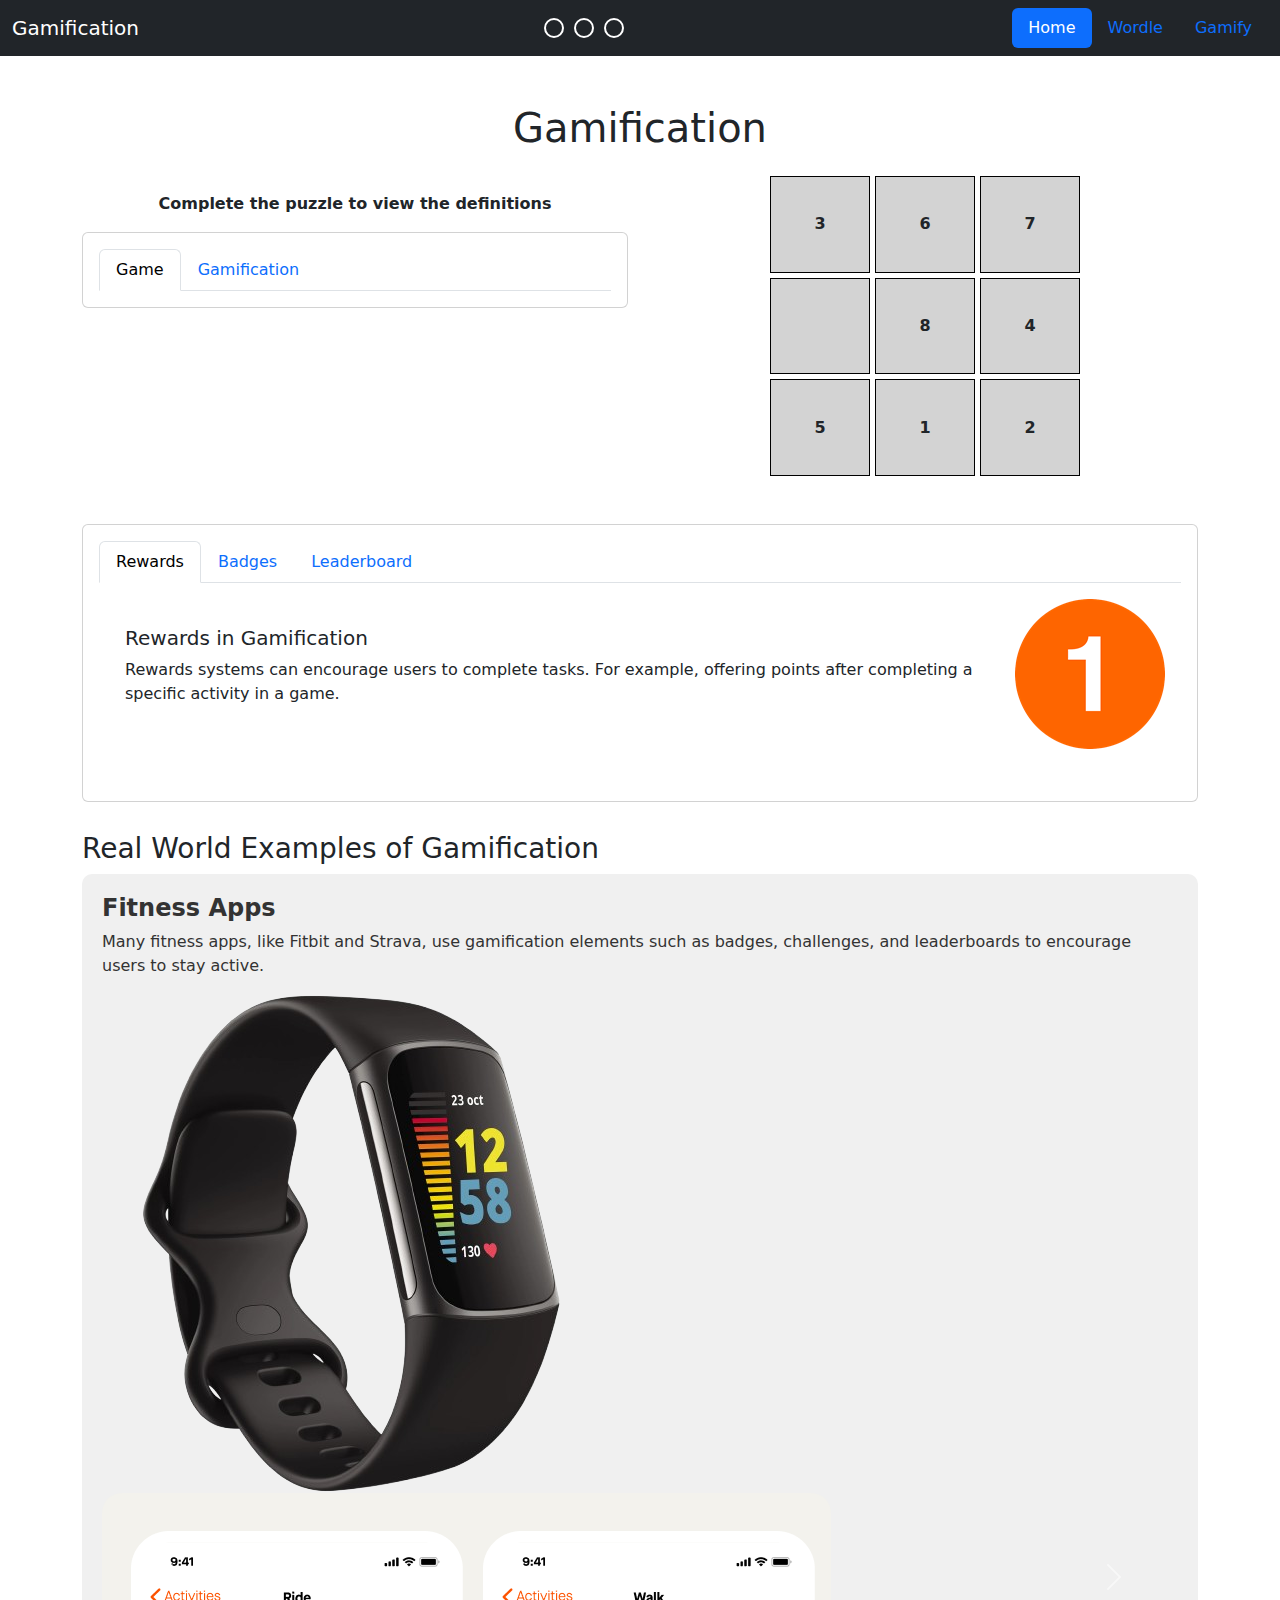
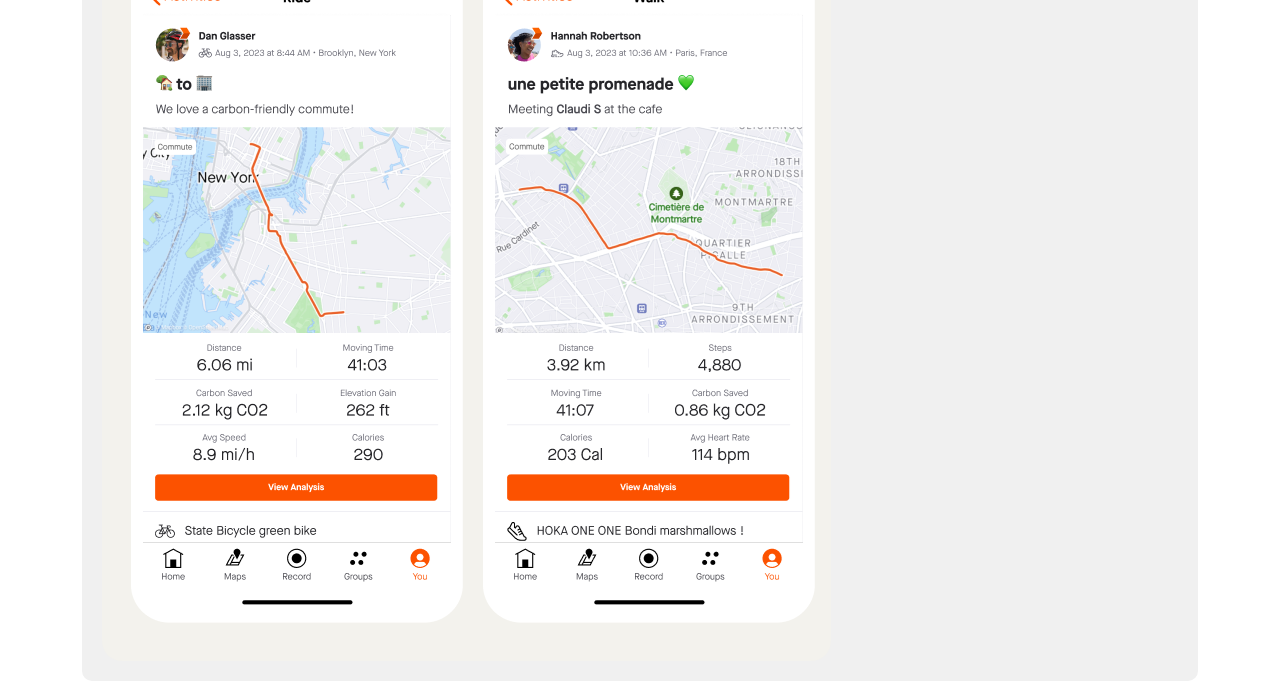
==== index.html @ 6e2513e3 "fixed responsiveness issues" ====
<!DOCTYPE html>
<html lang="en">
<head>
    <meta charset="UTF-8">
    <meta name="viewport" content="width=device-width, initial-scale=1.0">
    <title>Gamification</title>
    <link href="https://cdn.jsdelivr.net/npm/bootstrap@5.3.0/dist/css/bootstrap.min.css" rel="stylesheet">
    <style>
        /* Circle Styles */
        .circle {
            width: 20px;
            height: 20px;
            margin: 0 5px;
            border: 2px solid #fff;
            border-radius: 50%;
            display: inline-block;
            background-color: transparent;
        }
        .circle.filled {
            background-color: #28a745;
        }
        .circle.golden {
            background-color: gold;
        }

        /* Definitions Section */
        .definitions {
            display: block;
        }
        .definitions.hidden .tab-content {
            display: none;
        }
        .definitions.hidden::before {
            content: "Complete the puzzle to view the definitions";
            display: block;
            text-align: center;
            padding: 1em;
            font-weight: bold;
        }

/* Puzzle Section */
.puzzle {
    display: grid;
    grid-template-columns: repeat(3, minmax(0, 100px));  /* Create 3 equal-width columns */
    grid-template-rows: repeat(3, minmax(0, 100px));     /* Create 3 equal-height rows */
    grid-gap: 5px;                          /* Space between the puzzle pieces */
    justify-content: center;                /* Center the grid horizontally */
    height: 300px;                          /* Set a fixed height (can adjust based on the size of your pieces) */
}

.puzzle-piece {
    max-width: 100px;
    background-color: lightgray;
    display: flex;
    align-items: center;
    justify-content: center;
    font-weight: bold;
    border: 1px solid #000;
    cursor: pointer;
    box-sizing: border-box;
}

        /* Sticky Navbar */
        .navbar {
            position: sticky;
            top: 0;
            z-index: 1000;
        }

/* Gamification Examples Section */
.gamification-example img {
    max-width: 100%;        /* Make sure the image doesn't exceed the container's width */
    height: auto;           /* Keep the aspect ratio of the image */
    border-radius: 20px;    /* Keep rounded corners */
}

.gamification-example {
    display: flex;          /* Use flexbox for layout */
    align-items: center;    /* Vertically align items in the center */
    margin-bottom: 20px;    /* Add space between examples */
    flex-wrap: wrap;        /* Allow items to wrap onto the next line if necessary */
    justify-content: space-between; /* Space out items */
}

.gamification-example div {
    flex: 1 1 50%;          /* Each text div will take up 50% of the container on larger screens */
    padding: 10px;          /* Add padding around the text */
}

.gamification-example img {
    max-width: 200px;       /* Limit the size of images */
    height: auto;
    margin-left: 20px;      /* Add margin to the left of the image */
}

        .real-world-examples {
            margin-top: 30px;
        }

        /* Background for carousel items */
        .carousel-item {
            background-color: #f0f0f0;
            padding: 20px;
            border-radius: 10px;
            color: #333;
        }

        .carousel-item h4 {
            font-size: 1.5rem;
            font-weight: bold;
        }

        /* Carousel Item Images */
        .carousel-item img {
            max-width: 100%;
            height: auto;
            border-radius: 20px;
        }

        .carousel-item p {
            font-size: 1rem;
        }
    </style>
</head>
<body>
    <nav class="navbar navbar-expand-lg navbar-dark bg-dark">
        <div class="container-fluid">
            <a class="navbar-brand" href="#">Gamification</a>
            <div class="d-flex">
                <span class="circle" id="circle-1"></span>
                <span class="circle" id="circle-2"></span>
                <span class="circle" id="circle-3"></span>
            </div>
            <!-- Navbar with Tabs -->
            <ul class="nav nav-pills">
                <li class="nav-item">
                    <a class="nav-link active" onclick="saveCircleStates()" href="https://ghineamihai.github.io/" target="_blank">Home</a>
                </li>
                <li class="nav-item">
                    <a class="nav-link" onclick="saveCircleStates()" href="Wordle.html">Wordle</a>
                </li>
                <li class="nav-item">
                    <a class="nav-link" onclick="saveCircleStates()" href="Gamify.html">Gamify</a>
                </li>
                <li class="nav-item">
                    <a class="nav-link" onclick="saveCircleStates()" id="finishTab" href="Finish.html" style="display: none;">Finish</a>
                </li>
            </ul>
        </div>
    </nav>

    <div class="container mt-5">
        <div class="text-center mb-4">
            <h1>Gamification</h1>
        </div>

        <div class="row">
            <div class="col-md-6 definitions hidden" id="definitions">
                <div class="card">
                    <div class="card-body">
                        <ul class="nav nav-tabs" id="definitionTabs" role="tablist">
                            <li class="nav-item" role="presentation">
                                <button class="nav-link active" id="game-tab" data-bs-toggle="tab" data-bs-target="#game" type="button" role="tab" aria-controls="game" aria-selected="true">Game</button>
                            </li>
                            <li class="nav-item" role="presentation">
                                <button class="nav-link" id="gamification-tab" data-bs-toggle="tab" data-bs-target="#gamification" type="button" role="tab" aria-controls="gamification" aria-selected="false">Gamification</button>
                            </li>
                        </ul>
                        <div class="tab-content" id="definitionTabsContent">
                            <div class="tab-pane fade show active p-3" id="game" role="tabpanel" aria-labelledby="game-tab">
                                <h5>Definition of Game</h5>
                                <p>A game is a structured form of play, often undertaken for entertainment or fun, and sometimes used as an educational tool. Games typically have rules, objectives, and elements of competition or cooperation.</p>
                            </div>
                            <div class="tab-pane fade p-3" id="gamification" role="tabpanel" aria-labelledby="gamification-tab">
                                <h5>Definition of Gamification</h5>
                                <p>Gamification is the application of game-design elements and principles in non-game contexts to engage, motivate, and influence behavior, often by using points, badges, and leaderboards.</p>
                            </div>
                        </div>
                    </div>
                </div>
            </div>

            <div class="col-md-6">
                <div class="puzzle" id="puzzle">
                    <div class="puzzle-piece" data-id="1">1</div>
                    <div class="puzzle-piece" data-id="2">2</div>
                    <div class="puzzle-piece" data-id="3">3</div>
                    <div class="puzzle-piece" data-id="4">4</div>
                    <div class="puzzle-piece" data-id="5">5</div>
                    <div class="puzzle-piece" data-id="6">6</div>
                    <div class="puzzle-piece" data-id="7">7</div>
                    <div class="puzzle-piece" data-id="8">8</div>
                    <div class="puzzle-piece" data-id=""></div>
                </div>
            </div>
        </div>

        <!-- Gamification Examples Section -->
        <div class="row mt-5">
            <div class="col-md-12">
                <div class="card">
                    <div class="card-body">
                        <ul class="nav nav-tabs" id="gamificationExamplesTabs" role="tablist">
                            <li class="nav-item" role="presentation">
                                <button class="nav-link active" id="reward-tab" data-bs-toggle="tab" data-bs-target="#reward" type="button" role="tab" aria-controls="reward" aria-selected="true">Rewards</button>
                            </li>
                            <li class="nav-item" role="presentation">
                                <button class="nav-link" id="badges-tab" data-bs-toggle="tab" data-bs-target="#badges" type="button" role="tab" aria-controls="badges" aria-selected="false">Badges</button>
                            </li>
                            <li class="nav-item" role="presentation">
                                <button class="nav-link" id="leaderboard-tab" data-bs-toggle="tab" data-bs-target="#leaderboard" type="button" role="tab" aria-controls="leaderboard" aria-selected="false">Leaderboard</button>
                            </li>
                        </ul>
                        <div class="tab-content" id="gamificationExamplesTabsContent">
                            <div class="tab-pane fade show active p-3" id="reward" role="tabpanel" aria-labelledby="reward-tab">
                                <div class="gamification-example">
                                    <div>
                                        <h5>Rewards in Gamification</h5>
                                        <p>Rewards systems can encourage users to complete tasks. For example, offering points after completing a specific activity in a game.</p>
                                    </div>
                                    <img src="Rewards.png" alt="Rewards">
                                </div>
                            </div>
                            <div class="tab-pane fade p-3" id="badges" role="tabpanel" aria-labelledby="badges-tab">
                                <div class="gamification-example">
                                    <div>
                                        <h5>Badges in Gamification</h5>
                                        <p>Badges are visual representations of accomplishments, often used in educational tools to motivate users to achieve certain goals.</p>
                                    </div>
                                    <img src="Badges.png" alt="Badges">
                                </div>
                            </div>
                            <div class="tab-pane fade p-3" id="leaderboard" role="tabpanel" aria-labelledby="leaderboard-tab">
                                <div class="gamification-example">
                                    <div>
                                        <h5>Leaderboard in Gamification</h5>
                                        <p>Leaderboards track the achievements of users and display their rankings, motivating them to improve their performance.</p>
                                    </div>
                                    <img src="Leaderboard.png" alt="Leaderboard">
                                </div>
                            </div>
                        </div>
                    </div>
                </div>
            </div>
        </div>

        <div class="real-world-examples">
            <h3>Real World Examples of Gamification</h3>
            <div id="realWorldExamplesCarousel" class="carousel slide" data-bs-ride="carousel">
                <div class="carousel-inner">
                    <div class="carousel-item active">
                        <div class="text-content">
                            <h4>Fitness Apps</h4>
                            <p>Many fitness apps, like Fitbit and Strava, use gamification elements such as badges, challenges, and leaderboards to encourage users to stay active.</p>
                        </div>
                        <img src="Fitbit.png" alt="Fitness Apps">
                        <img src="Strava.png" alt="Strava">
                    </div>
                    <div class="carousel-item">
                        <div class="text-content">
                            <h4>Educational Platforms</h4>
                            <p>Educational tools like Duolingo and Khan Academy use gamified systems, such as progress bars and rewards, to motivate students to continue learning and progressing.</p>
                        </div>
                        <img src="Khan Academy.png" alt="Khan Academy">
                        <img src="Duolingo.png" alt="Duolingo">
                    </div>
                    <div class="carousel-item">
                        <div class="text-content">
                            <h4>Employee Engagement</h4>
                            <p>Companies often use gamification for employee engagement, offering points and rewards for completing tasks or achieving goals, as seen in platforms like Bunchball or Hoopla.</p>
                        </div>
                        <img src="Hoopla.png" alt="Hoopla">
                        <img src="Bunchball.png" alt="Bunchball">
                    </div>
                </div>
                <button class="carousel-control-prev" type="button" data-bs-target="#realWorldExamplesCarousel" data-bs-slide="prev">
                    <span class="carousel-control-prev-icon" aria-hidden="true"></span>
                    <span class="visually-hidden">Previous</span>
                </button>
                <button class="carousel-control-next" type="button" data-bs-target="#realWorldExamplesCarousel" data-bs-slide="next">
                    <span class="carousel-control-next-icon" aria-hidden="true"></span>
                    <span class="visually-hidden">Next</span>
                </button>
            </div>
        </div>
    </div>

    <script src="https://cdn.jsdelivr.net/npm/bootstrap@5.3.0/dist/js/bootstrap.bundle.min.js"></script>
    <script>
        const puzzleContainer = document.getElementById('puzzle');
        const circle1 = document.getElementById('circle-1');
        const circle2 = document.getElementById('circle-2');
        const circle3 = document.getElementById('circle-3');
        const finishTab = document.getElementById('finishTab');
        const definitions = document.getElementById('definitions');
        const circleStates = JSON.parse(localStorage.getItem('circleStates')) || {};

        if (circleStates['circle-1']) circle1.classList.add(circleStates['circle-1']);
        if (circleStates['circle-2']) circle2.classList.add(circleStates['circle-2']);
        if (circleStates['circle-3']) circle3.classList.add(circleStates['circle-3']);

        // Observe changes to the circles' class lists
        function saveCircleStates() {
            const circleStates = {
                'circle-1': circle1.classList.contains('golden') ? 'golden' : '',
                'circle-2': circle2.classList.contains('golden') ? 'golden' : '',
                'circle-3': circle3.classList.contains('golden') ? 'golden' : ''
            };
            localStorage.setItem('circleStates', JSON.stringify(circleStates));
        }

        function observeCircle(circle) {
            const observer = new MutationObserver(() => saveCircleStates());
            observer.observe(circle, { attributes: true, attributeFilter: ['class'] });
        }
        observeCircle(circle1);
        observeCircle(circle2);
        observeCircle(circle3);

        function shufflePuzzle() {
            const pieces = Array.from(puzzleContainer.children);
            for (let i = pieces.length - 1; i > 0; i--) {
                const j = Math.floor(Math.random() * (i + 1));
                puzzleContainer.appendChild(pieces[j]);
            }
        }

        function solvePuzzle() {
            const pieces = Array.from(puzzleContainer.children);
            const correctOrder = ['1', '2', '3', '4', '5', '6', '7', '8', ''];

            for (let i = 0; i < pieces.length; i++) {
                pieces[i].setAttribute('data-id', correctOrder[i]);
                pieces[i].textContent = correctOrder[i] ? correctOrder[i] : '';
            }

            // Check if puzzle is completed
            const isCompleted = Array.from(puzzleContainer.children).every((piece, index) => {
                return piece.getAttribute('data-id') == index + 1 || piece.getAttribute('data-id') === '';
            });

            if (isCompleted) {
                circle1.classList.add('golden');
                definitions.classList.remove('hidden');
            }
        }

        function checkAllCirclesGolden() {
            return circle1.classList.contains('golden') && 
                   circle2.classList.contains('golden') && 
                   circle3.classList.contains('golden');
        }

        puzzleContainer.addEventListener('click', function(e) {
            if (e.target.classList.contains('puzzle-piece')) {
                const emptyPiece = document.querySelector('.puzzle-piece[data-id=""]');
                const clickedPiece = e.target;

                const emptyIndex = Array.from(puzzleContainer.children).indexOf(emptyPiece);
                const clickedIndex = Array.from(puzzleContainer.children).indexOf(clickedPiece);

                const validMoves = [
                    emptyIndex - 1, emptyIndex + 1, 
                    emptyIndex - 3, emptyIndex + 3
                ];

                if (validMoves.includes(clickedIndex)) {
                    emptyPiece.textContent = clickedPiece.textContent;
                    emptyPiece.setAttribute('data-id', clickedPiece.getAttribute('data-id'));
                    clickedPiece.textContent = '';
                    clickedPiece.setAttribute('data-id', '');
                }

                const isCompleted = Array.from(puzzleContainer.children).every((piece, index) => {
                    return piece.getAttribute('data-id') == index + 1 || piece.getAttribute('data-id') === '';
                });

                if (isCompleted) {
                    circle1.classList.add('golden');
                    definitions.classList.remove('hidden');
                    saveCircleStates();
                }
            }
        });

        saveCircleStates();

        // Shuffle the puzzle initially
        shufflePuzzle();

        // Add keydown event listener for "v" + "b"
        window.addEventListener('keydown', function(e) {
            if (e.key === 'v') {
                window.addEventListener('keydown', function(e) {
                    if (e.key === 'b') {
                        solvePuzzle(); // Solve the puzzle when both "v" and "b" are pressed
                        saveCircleStates();
                    }
                });
            }
        });

        // Continuously check if all circles are golden and show the Finish tab if true
        window.onload = function() {
            setInterval(function() {
                if (checkAllCirclesGolden()) {
                    finishTab.style.display = 'block'; // Show the Finish tab
                }
            }, 1000); // Check every 1000 milliseconds (1 second)
        };

    </script>
</body>
</html>
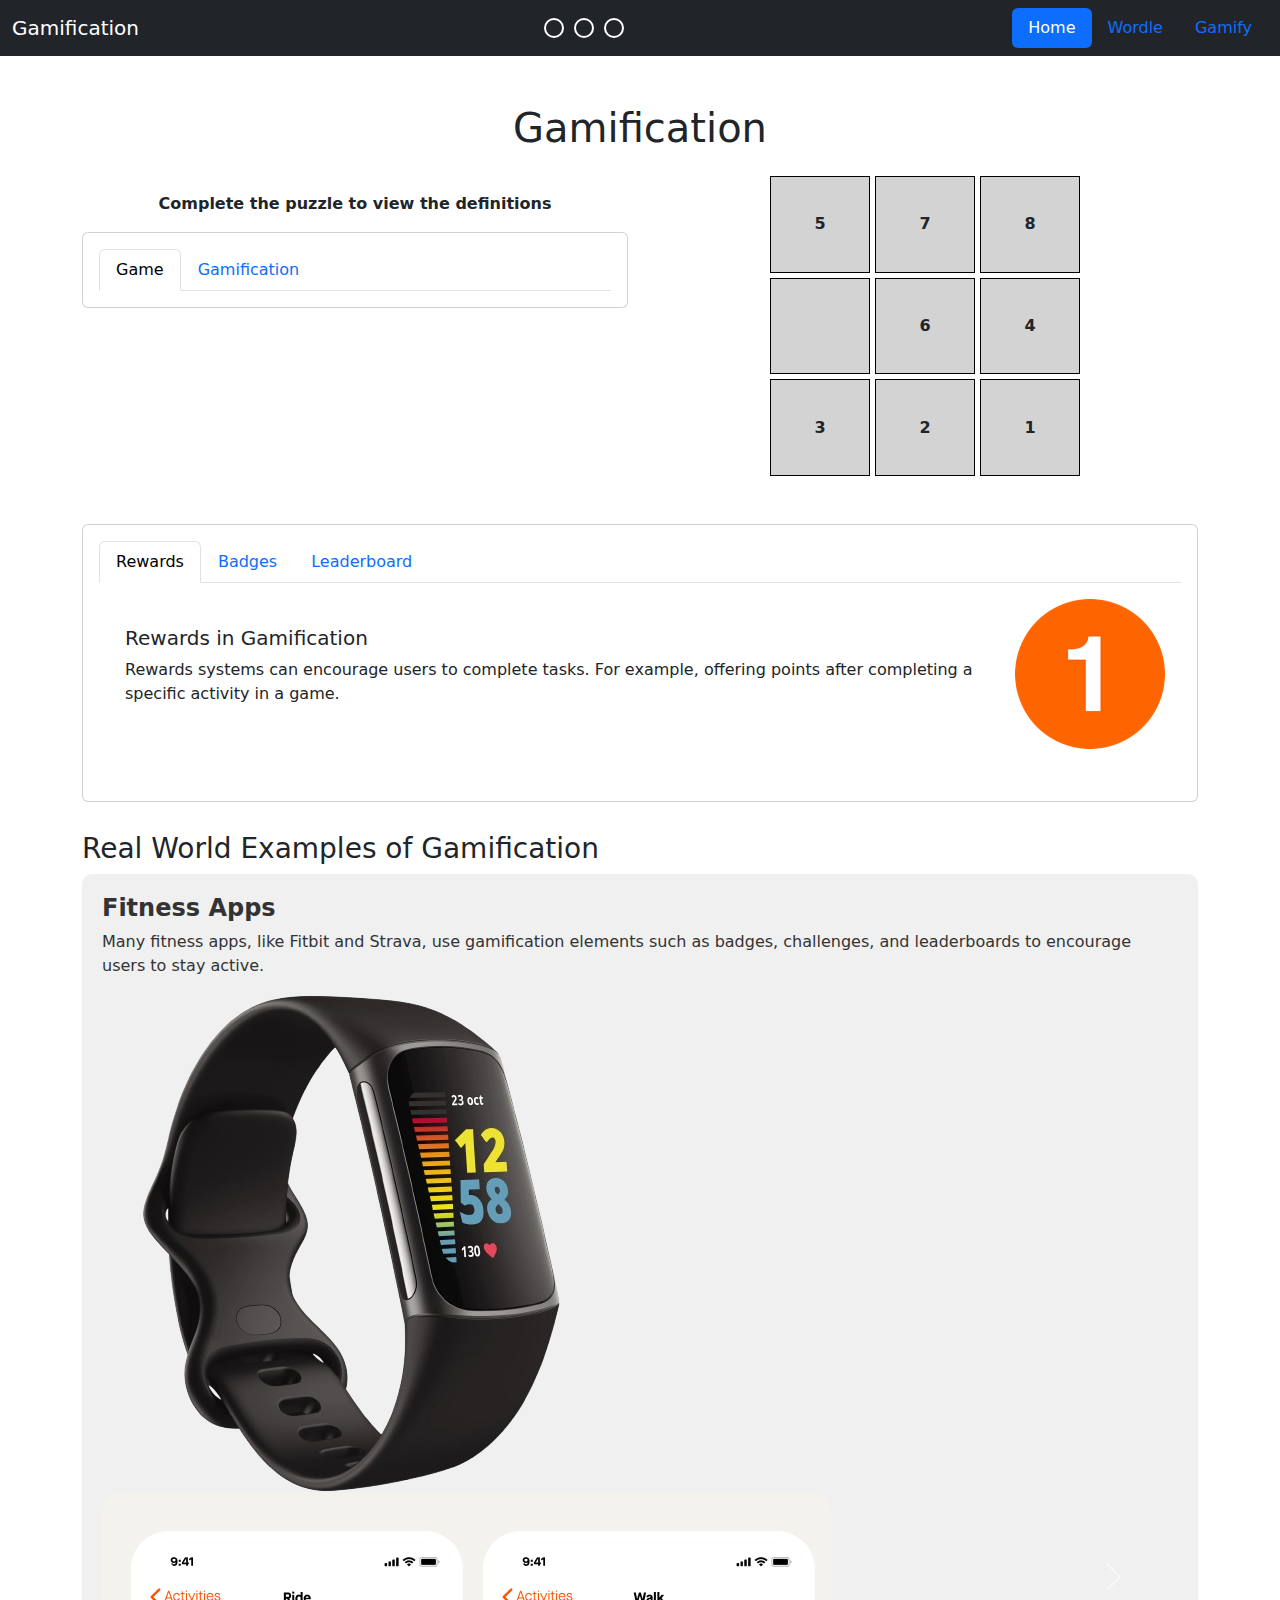
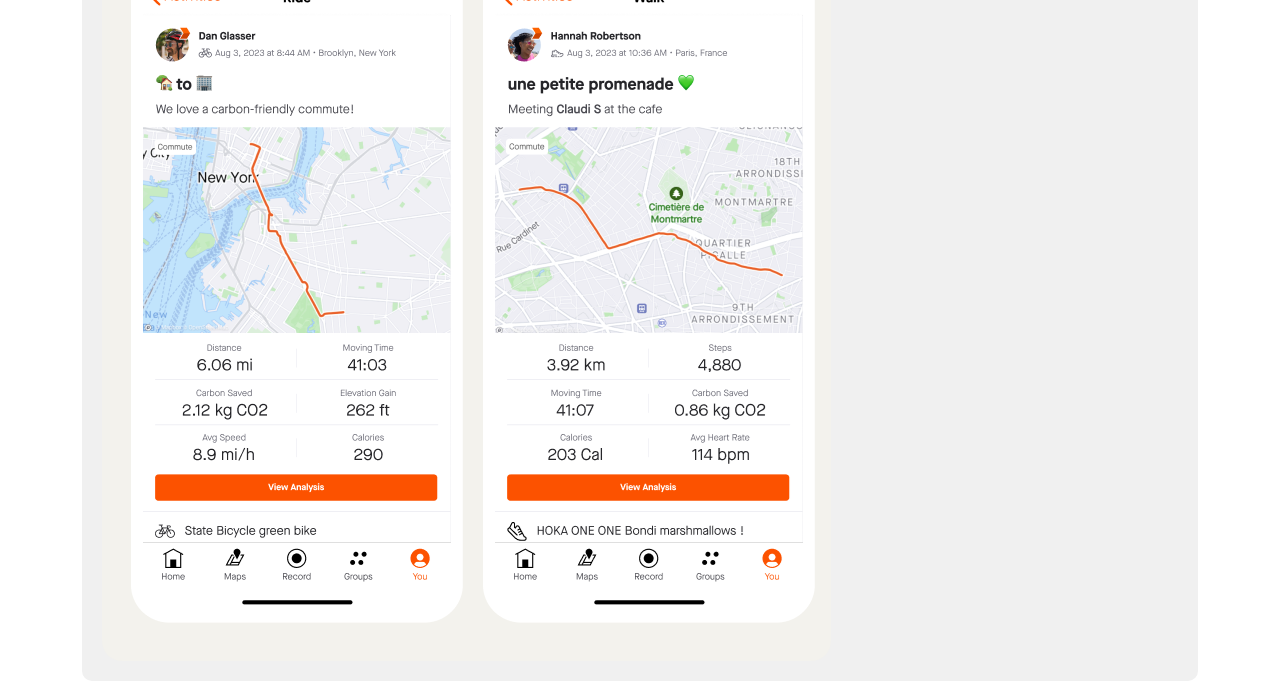
==== commit ca295bc3: "separated css" ====
--- a/index.html
+++ b/index.html
@@ -5,122 +5,7 @@
     <meta name="viewport" content="width=device-width, initial-scale=1.0">
     <title>Gamification</title>
     <link href="https://cdn.jsdelivr.net/npm/bootstrap@5.3.0/dist/css/bootstrap.min.css" rel="stylesheet">
-    <style>
-        /* Circle Styles */
-        .circle {
-            width: 20px;
-            height: 20px;
-            margin: 0 5px;
-            border: 2px solid #fff;
-            border-radius: 50%;
-            display: inline-block;
-            background-color: transparent;
-        }
-        .circle.filled {
-            background-color: #28a745;
-        }
-        .circle.golden {
-            background-color: gold;
-        }
-
-        /* Definitions Section */
-        .definitions {
-            display: block;
-        }
-        .definitions.hidden .tab-content {
-            display: none;
-        }
-        .definitions.hidden::before {
-            content: "Complete the puzzle to view the definitions";
-            display: block;
-            text-align: center;
-            padding: 1em;
-            font-weight: bold;
-        }
-
-/* Puzzle Section */
-.puzzle {
-    display: grid;
-    grid-template-columns: repeat(3, minmax(0, 100px));  /* Create 3 equal-width columns */
-    grid-template-rows: repeat(3, minmax(0, 100px));     /* Create 3 equal-height rows */
-    grid-gap: 5px;                          /* Space between the puzzle pieces */
-    justify-content: center;                /* Center the grid horizontally */
-    height: 300px;                          /* Set a fixed height (can adjust based on the size of your pieces) */
-}
-
-.puzzle-piece {
-    max-width: 100px;
-    background-color: lightgray;
-    display: flex;
-    align-items: center;
-    justify-content: center;
-    font-weight: bold;
-    border: 1px solid #000;
-    cursor: pointer;
-    box-sizing: border-box;
-}
-
-        /* Sticky Navbar */
-        .navbar {
-            position: sticky;
-            top: 0;
-            z-index: 1000;
-        }
-
-/* Gamification Examples Section */
-.gamification-example img {
-    max-width: 100%;        /* Make sure the image doesn't exceed the container's width */
-    height: auto;           /* Keep the aspect ratio of the image */
-    border-radius: 20px;    /* Keep rounded corners */
-}
-
-.gamification-example {
-    display: flex;          /* Use flexbox for layout */
-    align-items: center;    /* Vertically align items in the center */
-    margin-bottom: 20px;    /* Add space between examples */
-    flex-wrap: wrap;        /* Allow items to wrap onto the next line if necessary */
-    justify-content: space-between; /* Space out items */
-}
-
-.gamification-example div {
-    flex: 1 1 50%;          /* Each text div will take up 50% of the container on larger screens */
-    padding: 10px;          /* Add padding around the text */
-}
-
-.gamification-example img {
-    max-width: 200px;       /* Limit the size of images */
-    height: auto;
-    margin-left: 20px;      /* Add margin to the left of the image */
-}
-
-        .real-world-examples {
-            margin-top: 30px;
-        }
-
-        /* Background for carousel items */
-        .carousel-item {
-            background-color: #f0f0f0;
-            padding: 20px;
-            border-radius: 10px;
-            color: #333;
-        }
-
-        .carousel-item h4 {
-            font-size: 1.5rem;
-            font-weight: bold;
-        }
-
-        /* Carousel Item Images */
-        .carousel-item img {
-            max-width: 100%;
-            height: auto;
-            border-radius: 20px;
-        }
-
-        .carousel-item p {
-            font-size: 1rem;
-        }
-    </style>
+    <link rel="stylesheet" href="index-style.css">
 </head>
 <body>
     <nav class="navbar navbar-expand-lg navbar-dark bg-dark">
@@ -262,7 +147,7 @@
                             <h4>Educational Platforms</h4>
                             <p>Educational tools like Duolingo and Khan Academy use gamified systems, such as progress bars and rewards, to motivate students to continue learning and progressing.</p>
                         </div>
-                        <img src="Khan Academy.png" alt="Khan Academy">
+                        <img src="Khan-Academy.png" alt="Khan Academy">
                         <img src="Duolingo.png" alt="Duolingo">
                     </div>
                     <div class="carousel-item">
--- a/index-style.css
+++ b/index-style.css
@@ -0,0 +1,114 @@
+        /* Circle Styles */
+        .circle {
+            width: 20px;
+            height: 20px;
+            margin: 0 5px;
+            border: 2px solid #fff;
+            border-radius: 50%;
+            display: inline-block;
+            background-color: transparent;
+        }
+        .circle.filled {
+            background-color: #28a745;
+        }
+        .circle.golden {
+            background-color: gold;
+        }
+
+        /* Definitions Section */
+        .definitions {
+            display: block;
+        }
+        .definitions.hidden .tab-content {
+            display: none;
+        }
+        .definitions.hidden::before {
+            content: "Complete the puzzle to view the definitions";
+            display: block;
+            text-align: center;
+            padding: 1em;
+            font-weight: bold;
+        }
+
+/* Puzzle Section */
+.puzzle {
+    display: grid;
+    grid-template-columns: repeat(3, minmax(0, 100px));  /* Create 3 equal-width columns */
+    grid-template-rows: repeat(3, minmax(0, 100px));     /* Create 3 equal-height rows */
+    grid-gap: 5px;                          /* Space between the puzzle pieces */
+    justify-content: center;                /* Center the grid horizontally */
+    height: 300px;                          /* Set a fixed height (can adjust based on the size of your pieces) */
+}
+
+.puzzle-piece {
+    max-width: 100px;
+    background-color: lightgray;
+    display: flex;
+    align-items: center;
+    justify-content: center;
+    font-weight: bold;
+    border: 1px solid #000;
+    cursor: pointer;
+    box-sizing: border-box;
+}
+
+        /* Sticky Navbar */
+        .navbar {
+            position: sticky;
+            top: 0;
+            z-index: 1000;
+        }
+
+/* Gamification Examples Section */
+.gamification-example img {
+    max-width: 100%;        /* Make sure the image doesn't exceed the container's width */
+    height: auto;           /* Keep the aspect ratio of the image */
+    border-radius: 20px;    /* Keep rounded corners */
+}
+
+.gamification-example {
+    display: flex;          /* Use flexbox for layout */
+    align-items: center;    /* Vertically align items in the center */
+    margin-bottom: 20px;    /* Add space between examples */
+    flex-wrap: wrap;        /* Allow items to wrap onto the next line if necessary */
+    justify-content: space-between; /* Space out items */
+}
+
+.gamification-example div {
+    flex: 1 1 50%;          /* Each text div will take up 50% of the container on larger screens */
+    padding: 10px;          /* Add padding around the text */
+}
+
+.gamification-example img {
+    max-width: 200px;       /* Limit the size of images */
+    height: auto;
+    margin-left: 20px;      /* Add margin to the left of the image */
+}
+
+        .real-world-examples {
+            margin-top: 30px;
+        }
+
+        /* Background for carousel items */
+        .carousel-item {
+            background-color: #f0f0f0;
+            padding: 20px;
+            border-radius: 10px;
+            color: #333;
+        }
+
+        .carousel-item h4 {
+            font-size: 1.5rem;
+            font-weight: bold;
+        }
+
+        /* Carousel Item Images */
+        .carousel-item img {
+            max-width: 100%;
+            height: auto;
+            border-radius: 20px;
+        }
+
+        .carousel-item p {
+            font-size: 1rem;
+        }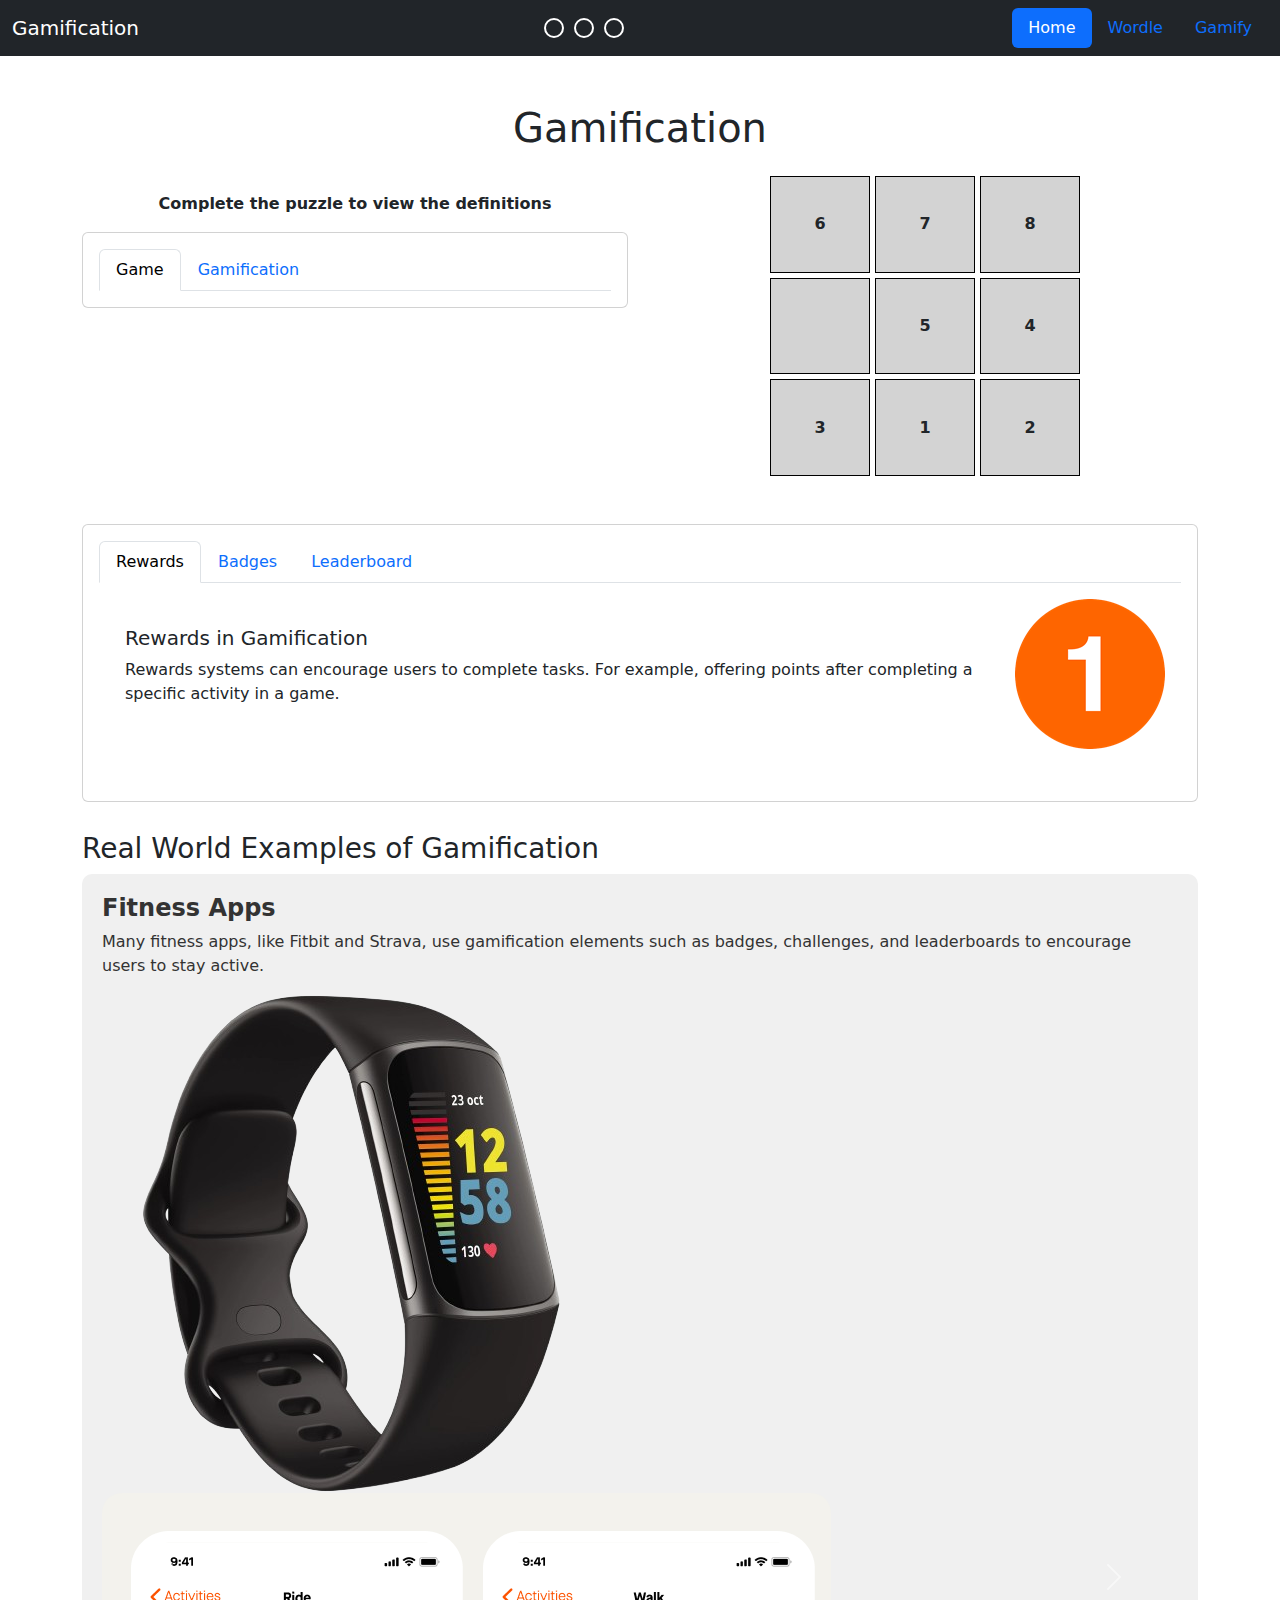
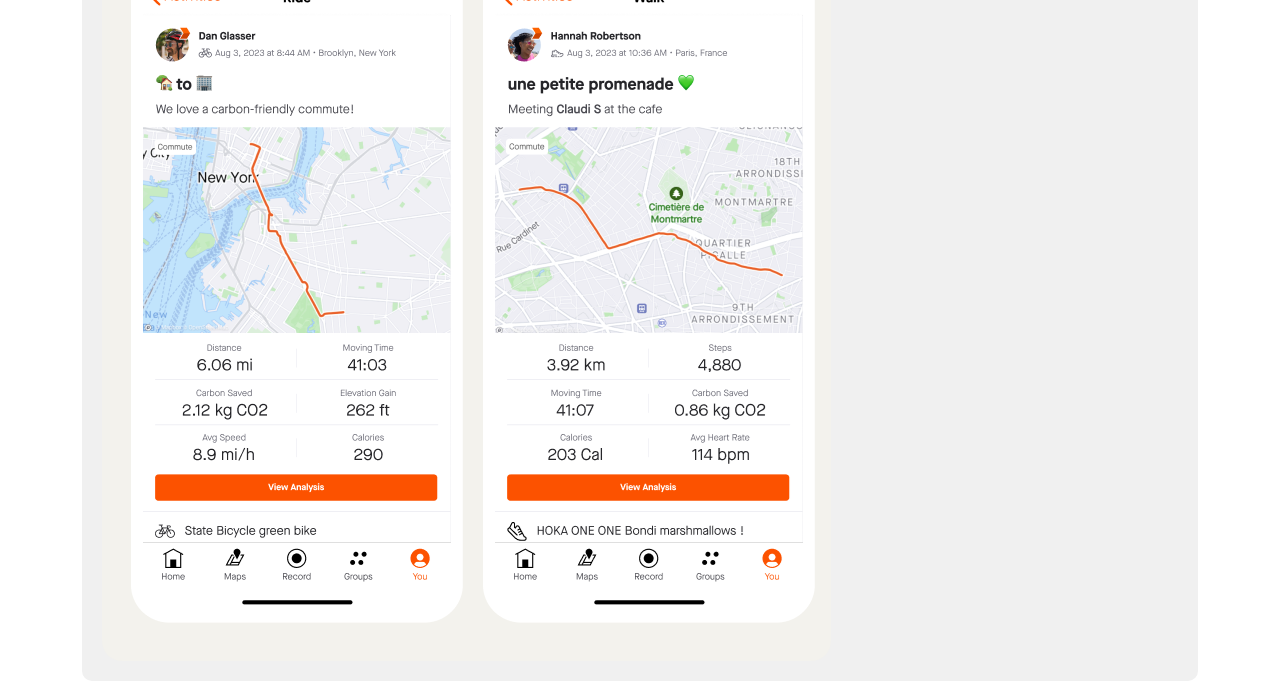
==== commit f11a61a0: "updated" ====
--- a/index.html
+++ b/index.html
@@ -161,11 +161,9 @@
                 </div>
                 <button class="carousel-control-prev" type="button" data-bs-target="#realWorldExamplesCarousel" data-bs-slide="prev">
                     <span class="carousel-control-prev-icon" aria-hidden="true"></span>
-                    <span class="visually-hidden">Previous</span>
                 </button>
                 <button class="carousel-control-next" type="button" data-bs-target="#realWorldExamplesCarousel" data-bs-slide="next">
                     <span class="carousel-control-next-icon" aria-hidden="true"></span>
-                    <span class="visually-hidden">Next</span>
                 </button>
             </div>
         </div>
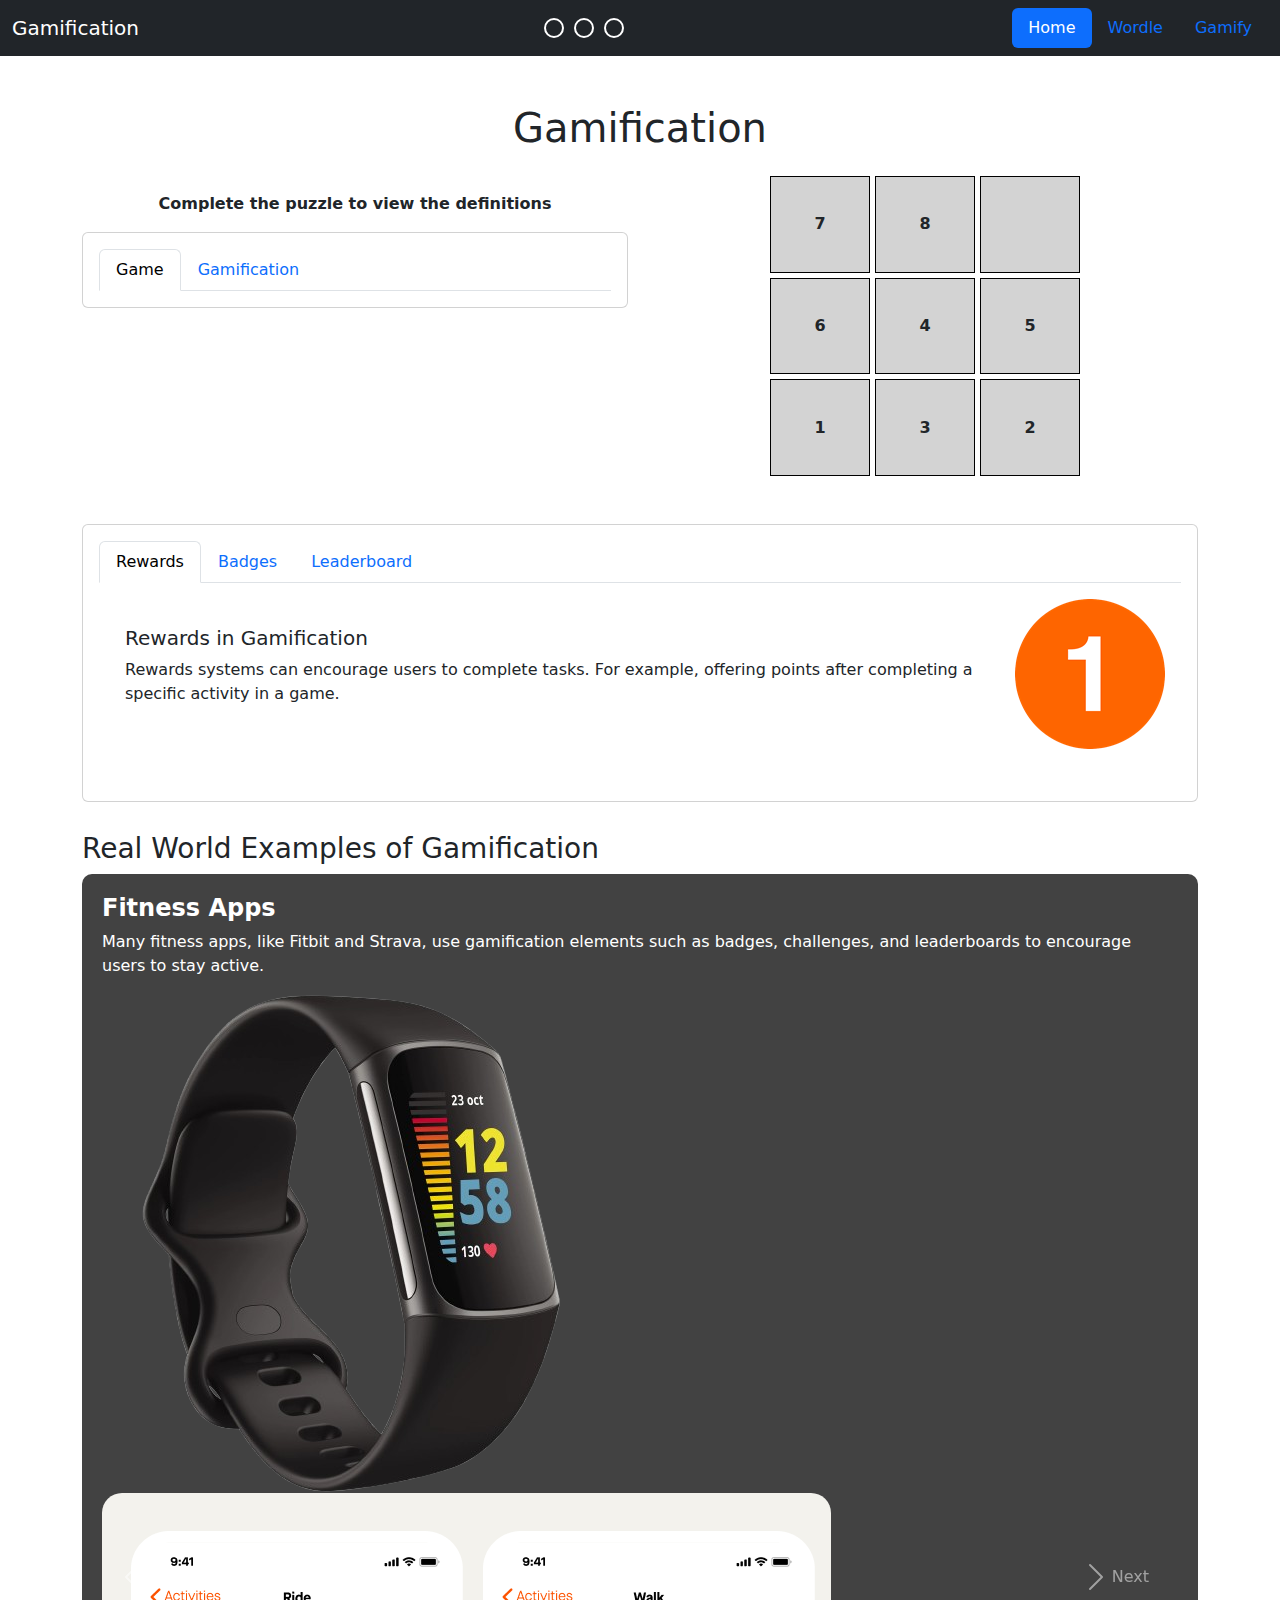
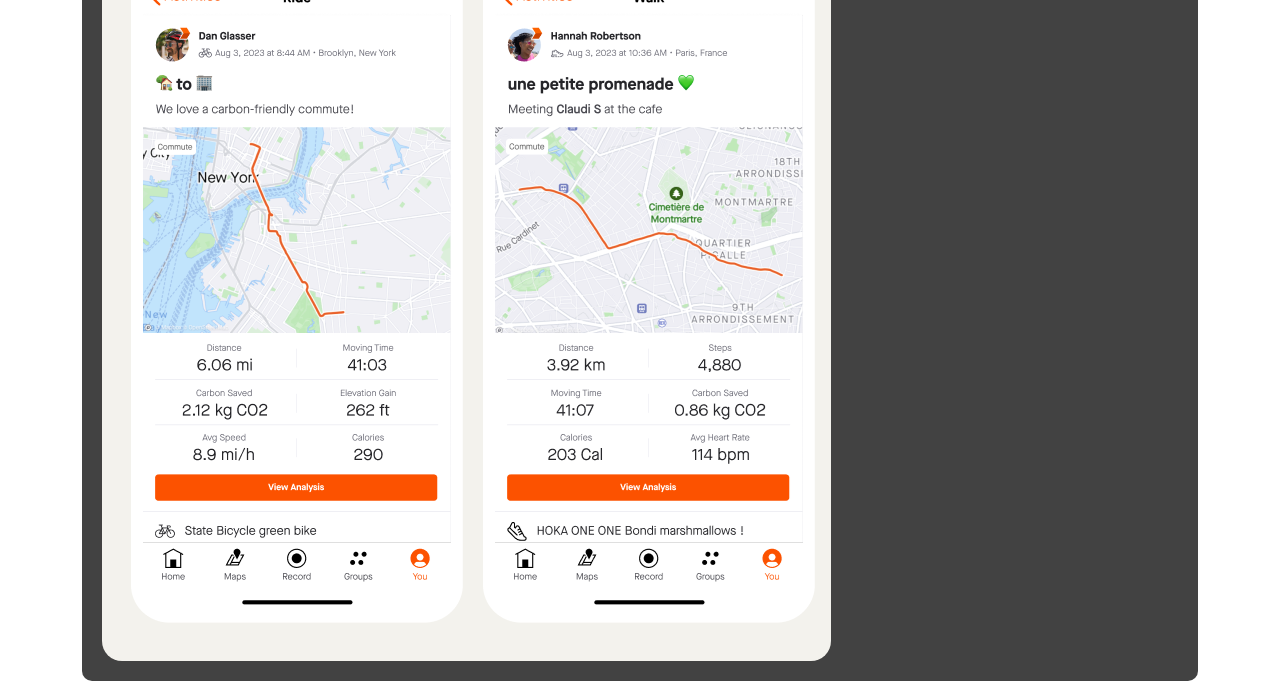
==== commit 07c48f54: "update" ====
--- a/index.html
+++ b/index.html
@@ -161,9 +161,11 @@
                 </div>
                 <button class="carousel-control-prev" type="button" data-bs-target="#realWorldExamplesCarousel" data-bs-slide="prev">
                     <span class="carousel-control-prev-icon" aria-hidden="true"></span>
+                    <span>Previous</span>
                 </button>
                 <button class="carousel-control-next" type="button" data-bs-target="#realWorldExamplesCarousel" data-bs-slide="next">
                     <span class="carousel-control-next-icon" aria-hidden="true"></span>
+                    <span>Next</span>
                 </button>
             </div>
         </div>
--- a/index-style.css
+++ b/index-style.css
@@ -91,10 +91,10 @@
 
         /* Background for carousel items */
         .carousel-item {
-            background-color: #f0f0f0;
+            background-color: #424242;
             padding: 20px;
             border-radius: 10px;
-            color: #333;
+            color: #FFFFFF;
         }
 
         .carousel-item h4 {
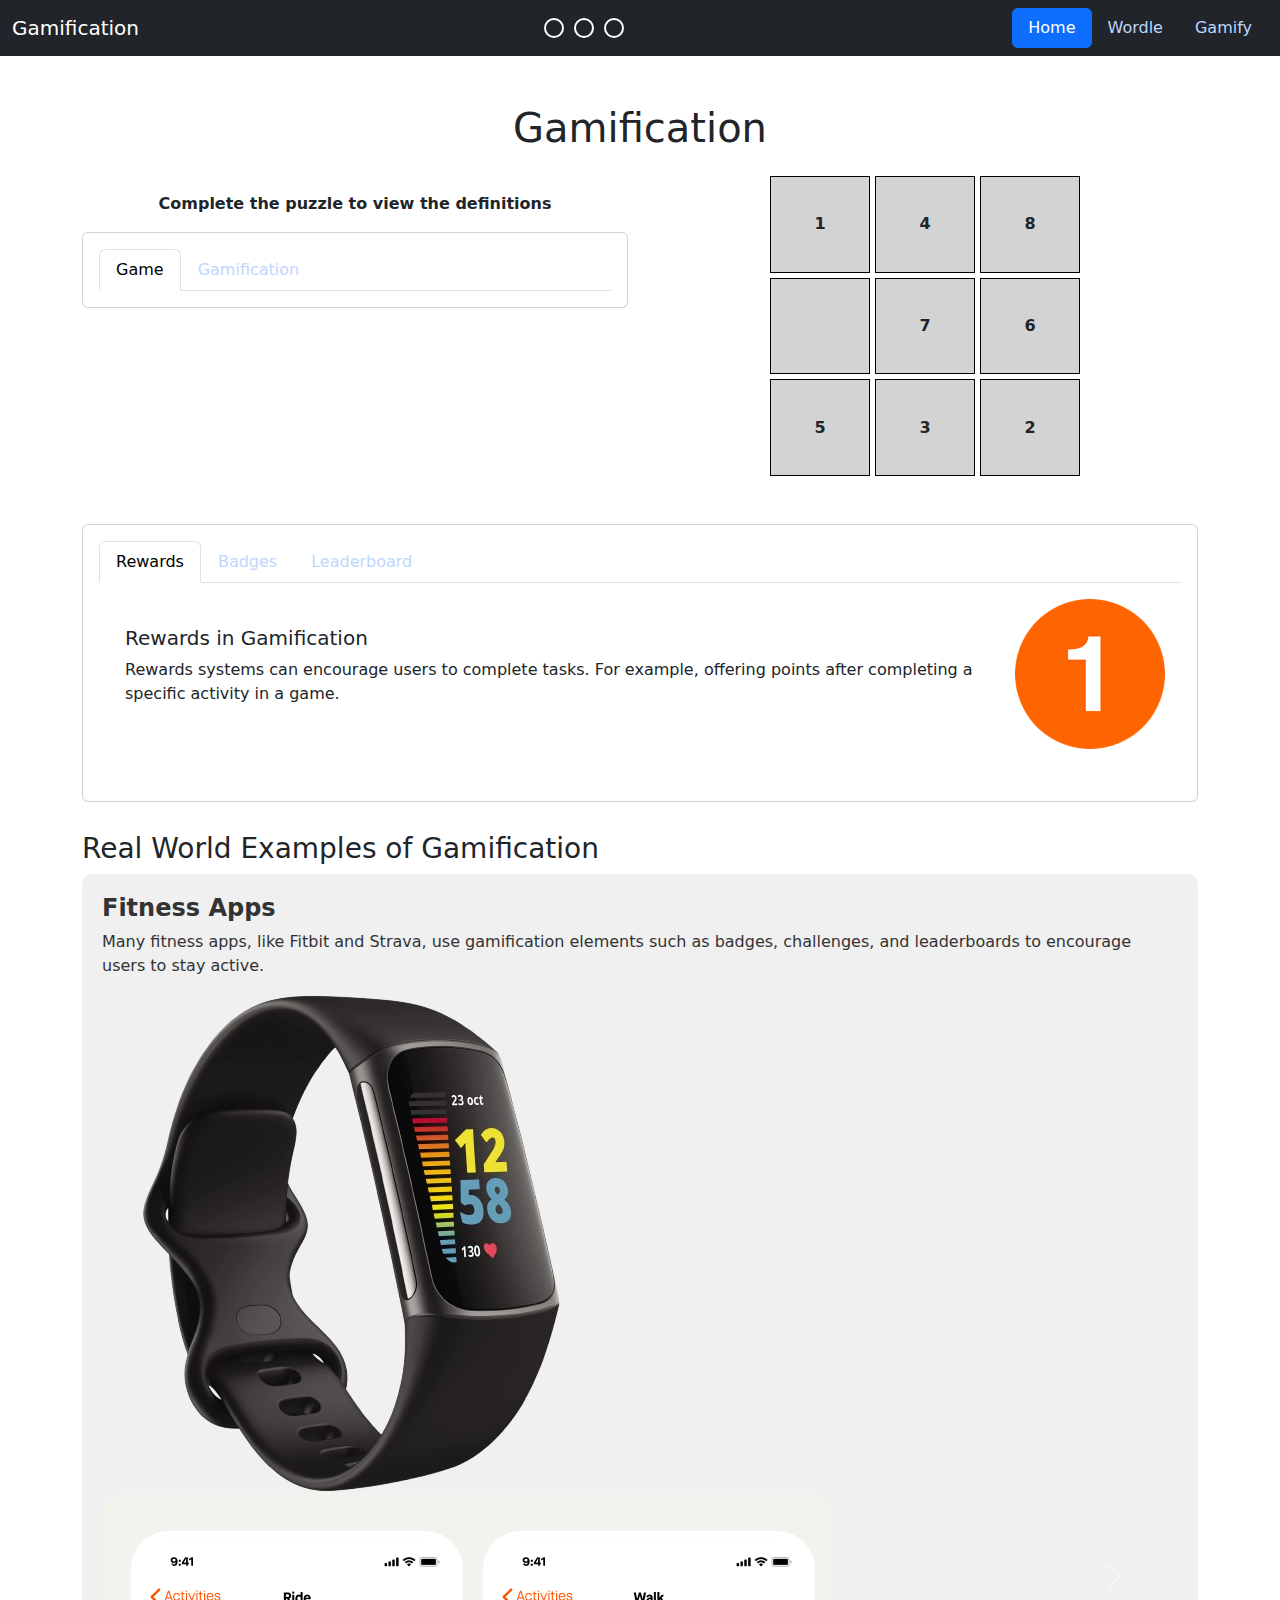
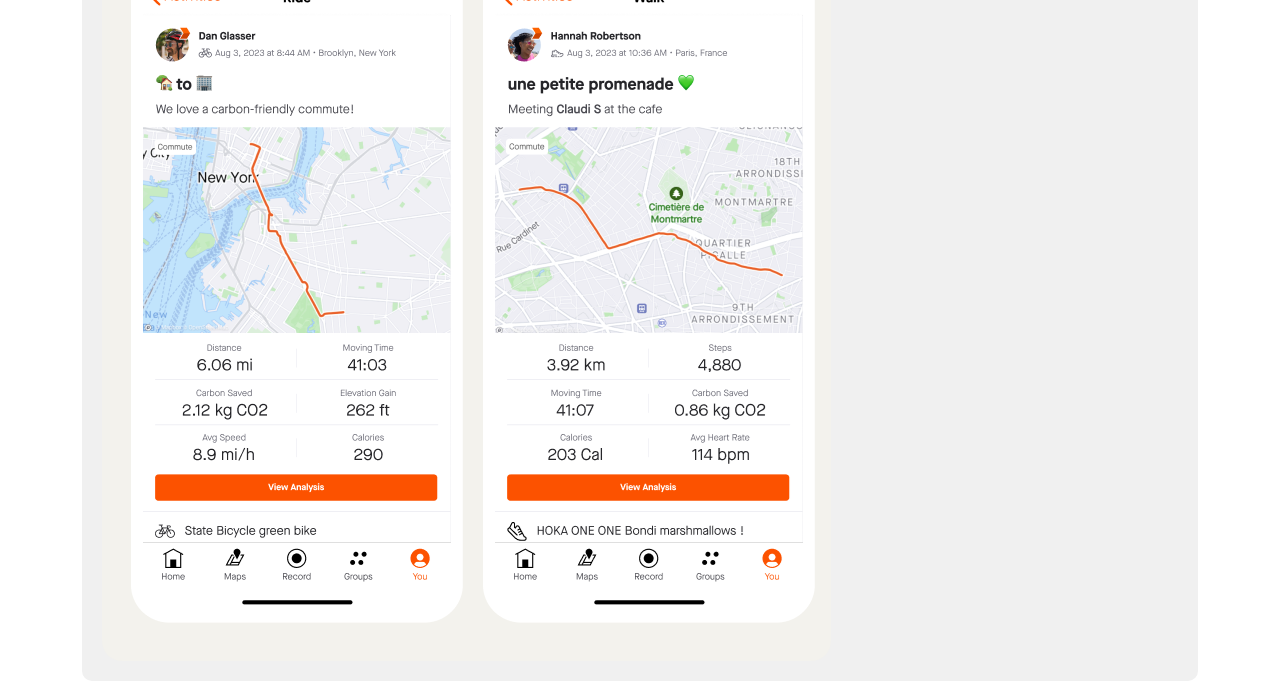
==== commit b278ae99: "test" ====
--- a/index.html
+++ b/index.html
@@ -161,11 +161,11 @@
                 </div>
                 <button class="carousel-control-prev" type="button" data-bs-target="#realWorldExamplesCarousel" data-bs-slide="prev">
                     <span class="carousel-control-prev-icon" aria-hidden="true"></span>
-                    <span>Previous</span>
+                    <span class="visually-hidden">Previous</span>
                 </button>
                 <button class="carousel-control-next" type="button" data-bs-target="#realWorldExamplesCarousel" data-bs-slide="next">
                     <span class="carousel-control-next-icon" aria-hidden="true"></span>
-                    <span>Next</span>
+                    <span class="visually-hidden">Next</span>
                 </button>
             </div>
         </div>
--- a/index-style.css
+++ b/index-style.css
@@ -55,9 +55,18 @@
         /* Sticky Navbar */
         .navbar {
             position: sticky;
+            background-color = 
             top: 0;
             z-index: 1000;
         }
+
+.visually-hidden {
+  color: #113D50;
+}
+
+.nav-link {
+  color: #BDD6FE;
+}
 
 /* Gamification Examples Section */
 .gamification-example img {
@@ -91,10 +100,10 @@
 
         /* Background for carousel items */
         .carousel-item {
-            background-color: #424242;
+            background-color: #f0f0f0;
             padding: 20px;
             border-radius: 10px;
-            color: #FFFFFF;
+            color: #333;
         }
 
         .carousel-item h4 {
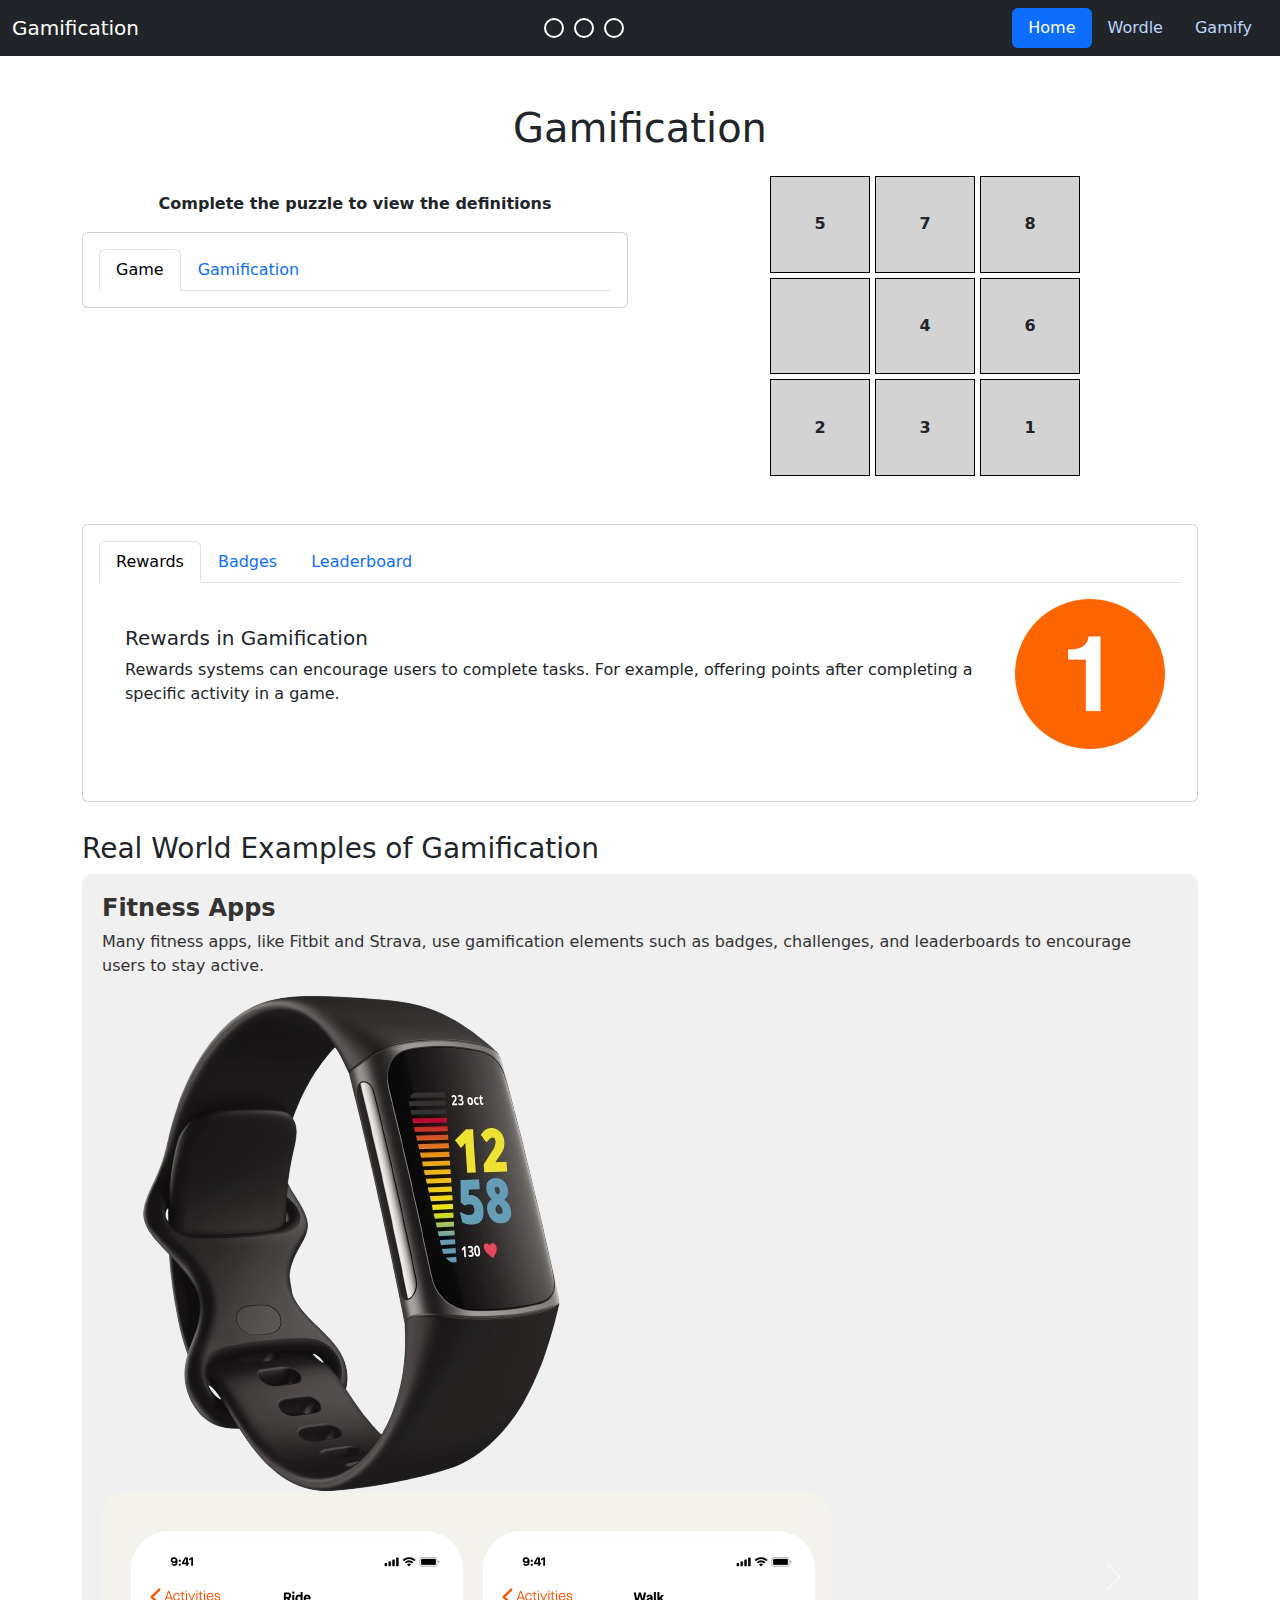
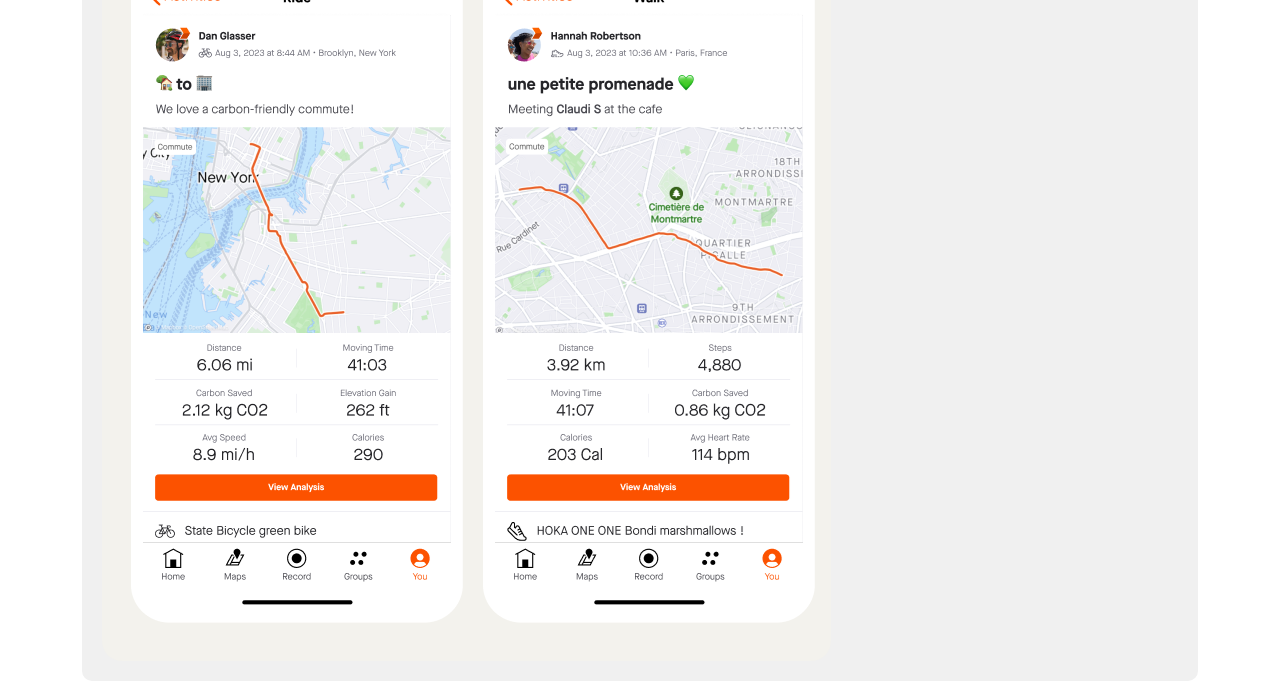
==== commit 699fb254: "fixed issues" ====
--- a/index.html
+++ b/index.html
@@ -22,13 +22,13 @@
                     <a class="nav-link active" onclick="saveCircleStates()" href="https://ghineamihai.github.io/" target="_blank">Home</a>
                 </li>
                 <li class="nav-item">
-                    <a class="nav-link" onclick="saveCircleStates()" href="Wordle.html">Wordle</a>
+                    <a class="nav-link nav-link-header" onclick="saveCircleStates()" href="Wordle.html">Wordle</a>
                 </li>
                 <li class="nav-item">
-                    <a class="nav-link" onclick="saveCircleStates()" href="Gamify.html">Gamify</a>
+                    <a class="nav-link nav-link-header" onclick="saveCircleStates()" href="Gamify.html">Gamify</a>
                 </li>
                 <li class="nav-item">
-                    <a class="nav-link" onclick="saveCircleStates()" id="finishTab" href="Finish.html" style="display: none;">Finish</a>
+                    <a class="nav-link nav-link-header" onclick="saveCircleStates()" id="finishTab" href="Finish.html" style="display: none;">Finish</a>
                 </li>
             </ul>
         </div>
--- a/index-style.css
+++ b/index-style.css
@@ -64,7 +64,7 @@
   color: #113D50;
 }
 
-.nav-link {
+.nav-link-header {
   color: #BDD6FE;
 }
 
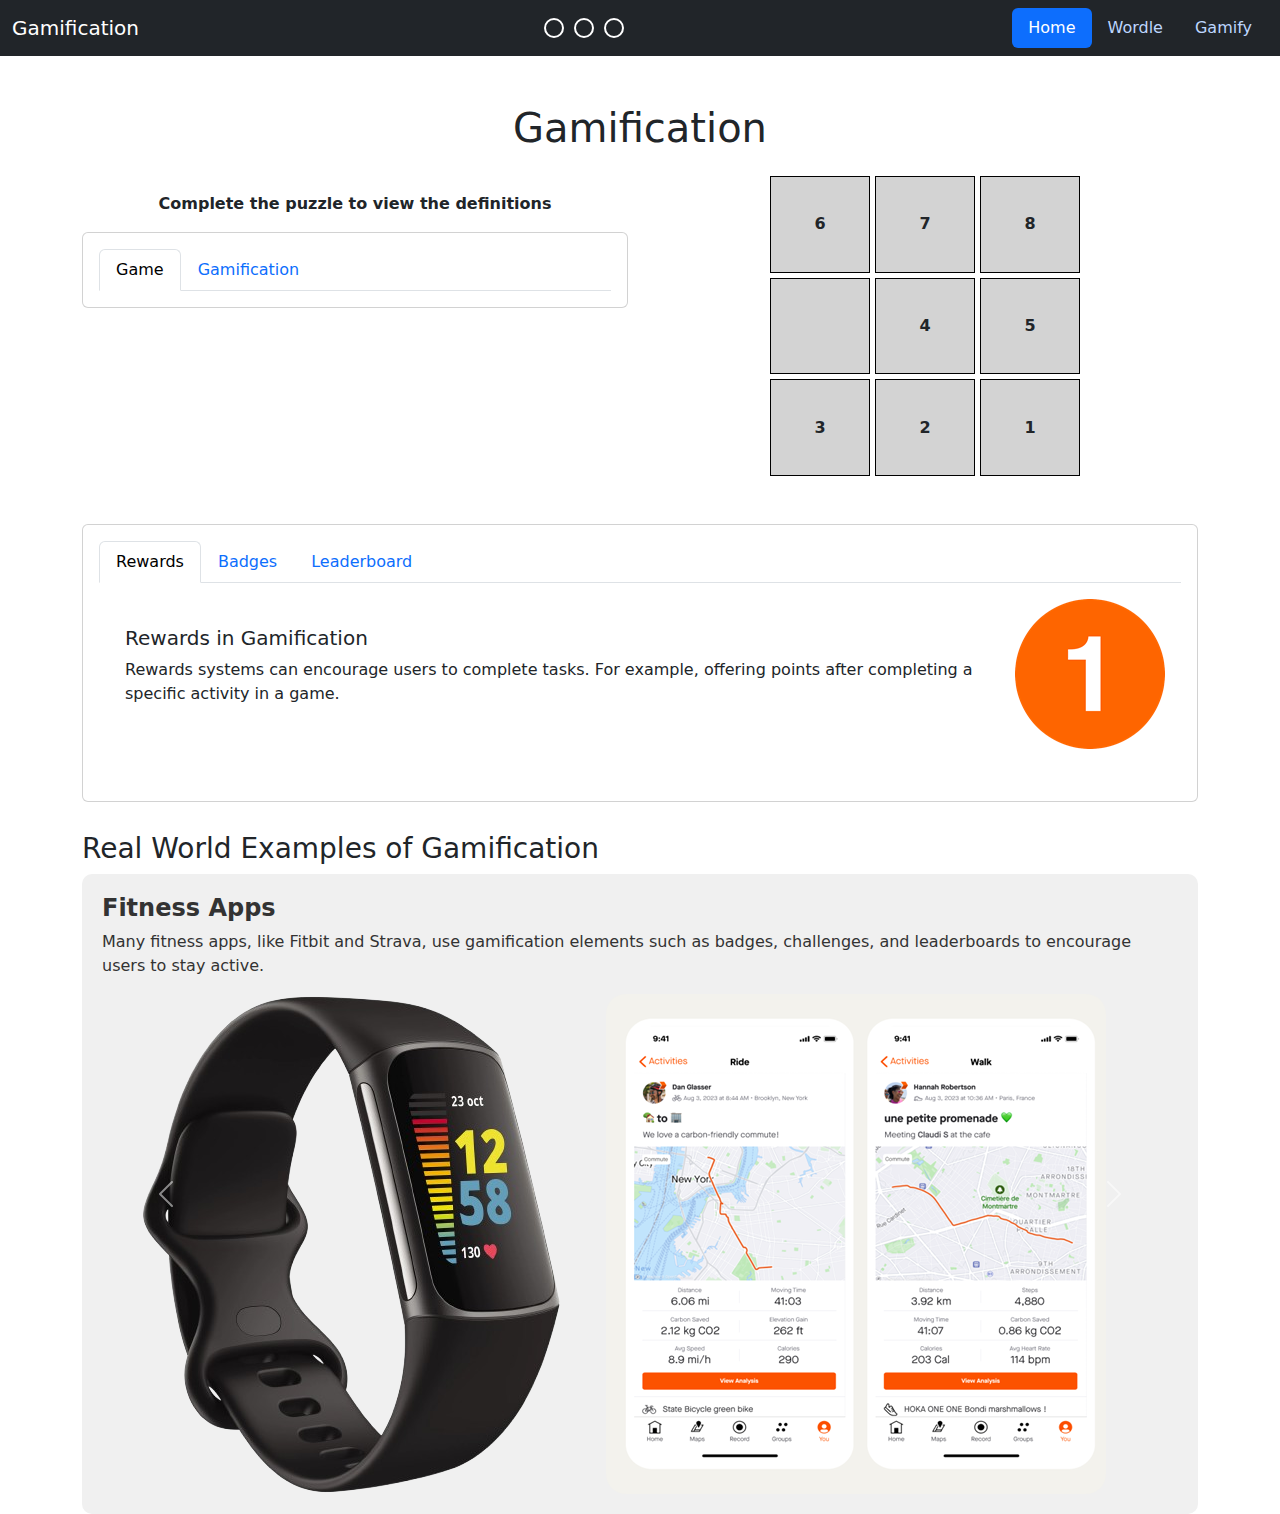
==== commit 9f74395a: "test" ====
--- a/index.html
+++ b/index.html
@@ -19,7 +19,7 @@
             <!-- Navbar with Tabs -->
             <ul class="nav nav-pills">
                 <li class="nav-item">
-                    <a class="nav-link active" onclick="saveCircleStates()" href="https://ghineamihai.github.io/" target="_blank">Home</a>
+                    <a class="nav-link active" onclick="saveCircleStates()" href="index.html" target="_blank">Home</a>
                 </li>
                 <li class="nav-item">
                     <a class="nav-link nav-link-header" onclick="saveCircleStates()" href="Wordle.html">Wordle</a>
--- a/index-style.css
+++ b/index-style.css
@@ -55,7 +55,6 @@
         /* Sticky Navbar */
         .navbar {
             position: sticky;
-            background-color = 
             top: 0;
             z-index: 1000;
         }
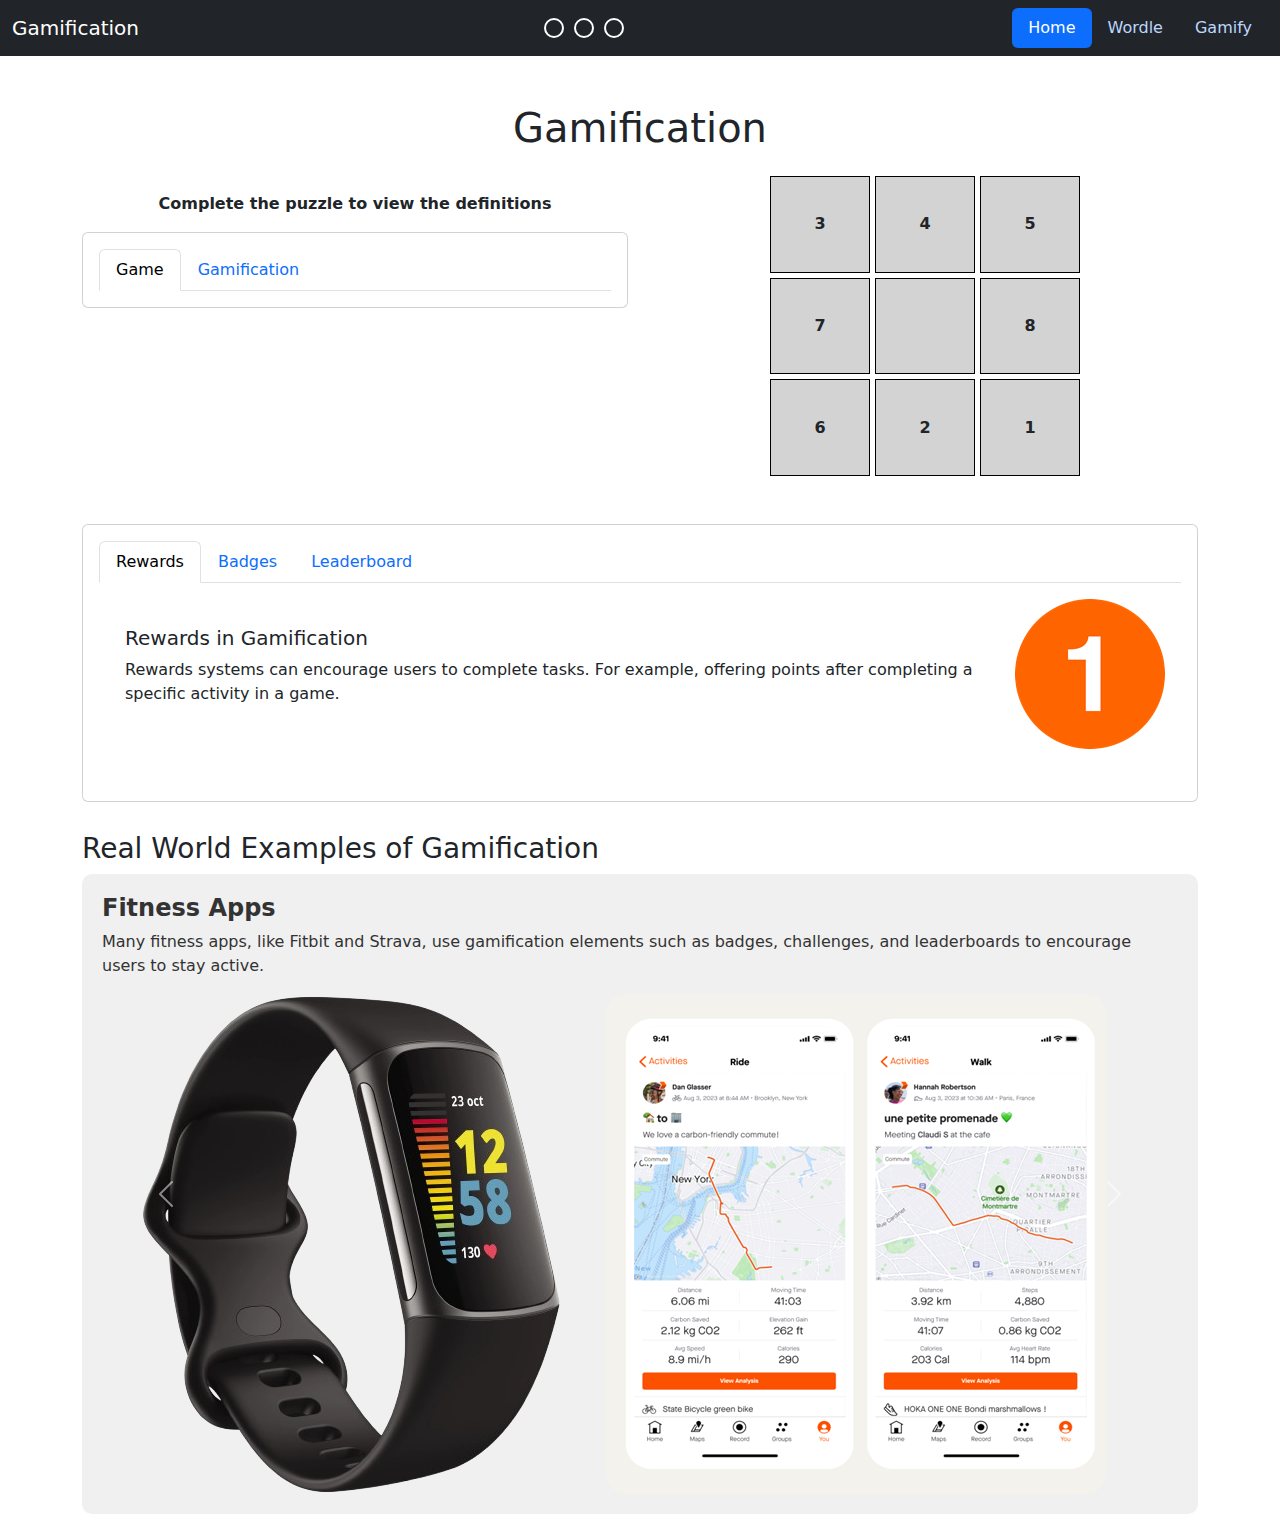
==== commit fc1453df: "test" ====
--- a/index.html
+++ b/index.html
@@ -19,7 +19,7 @@
             <!-- Navbar with Tabs -->
             <ul class="nav nav-pills">
                 <li class="nav-item">
-                    <a class="nav-link active" onclick="saveCircleStates()" href="index.html" target="_blank">Home</a>
+                    <a class="nav-link active" onclick="saveCircleStates()" href="index.html">Home</a>
                 </li>
                 <li class="nav-item">
                     <a class="nav-link nav-link-header" onclick="saveCircleStates()" href="Wordle.html">Wordle</a>
